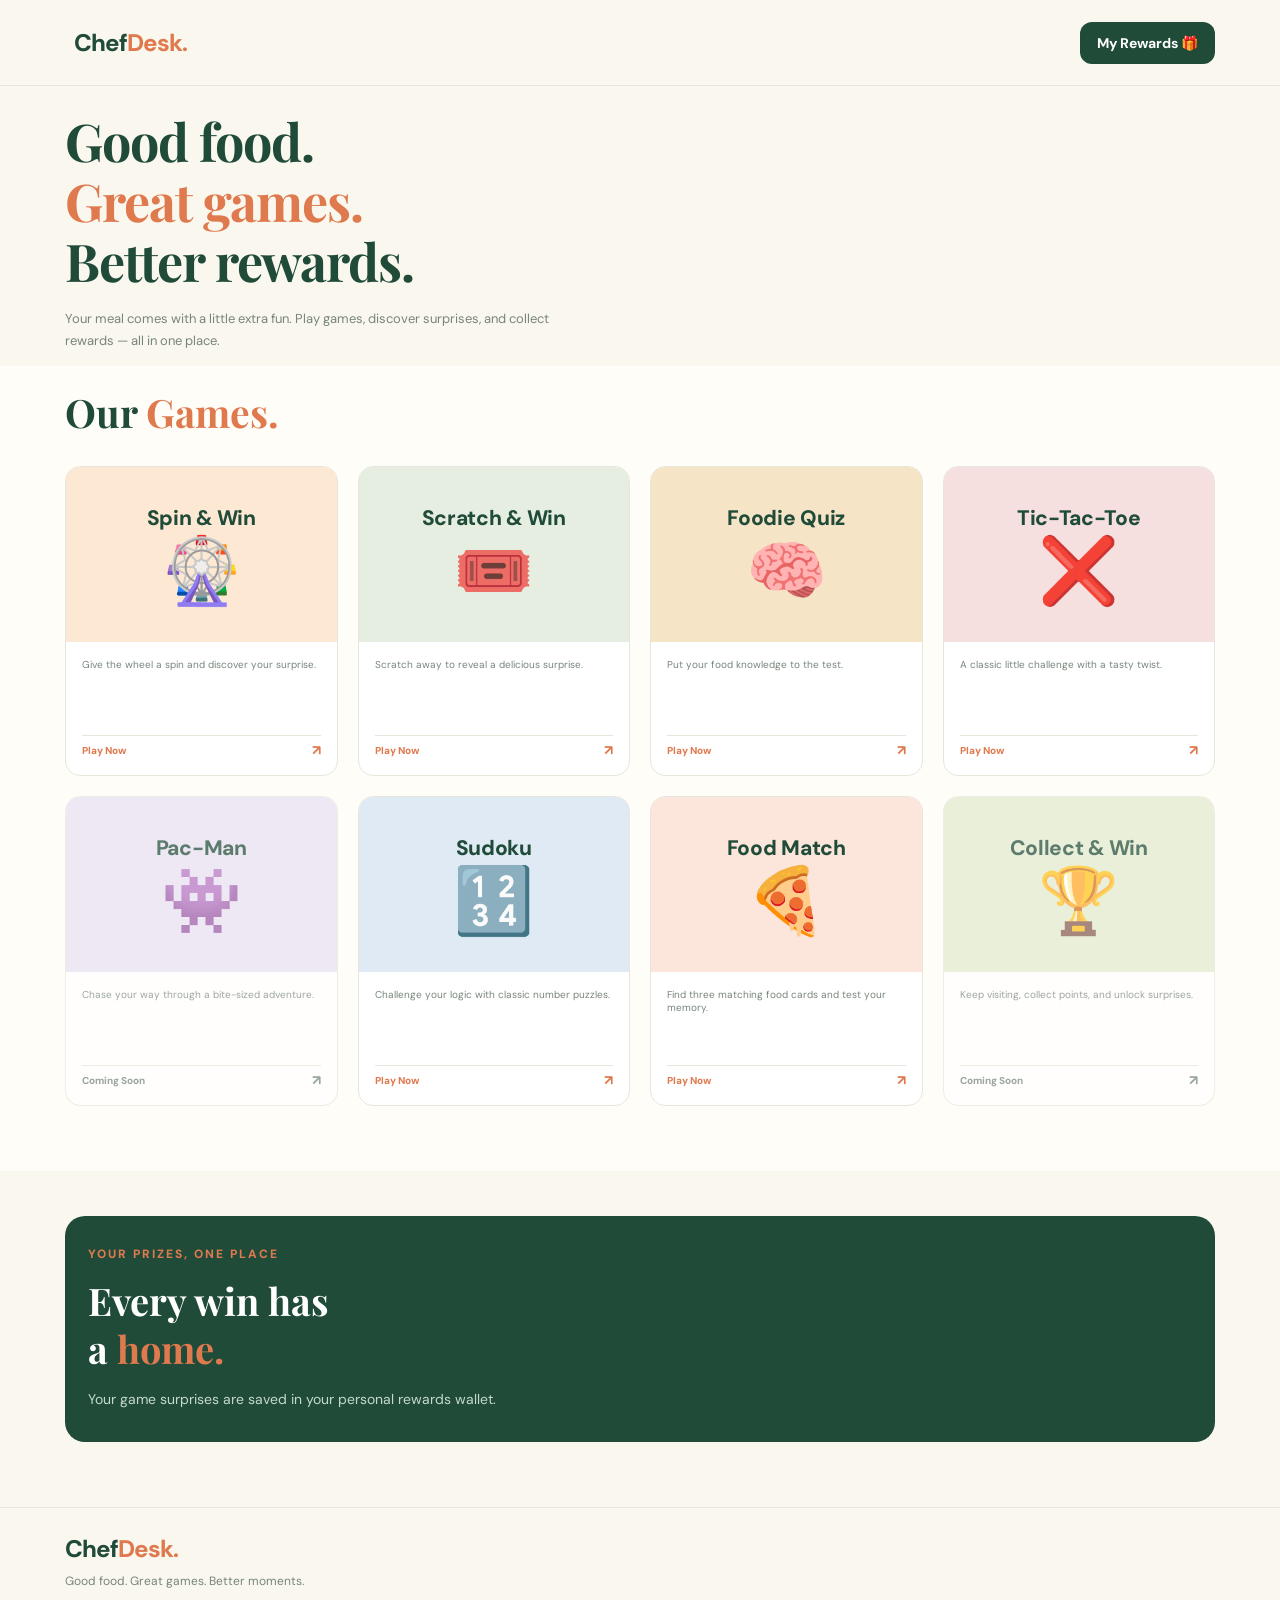
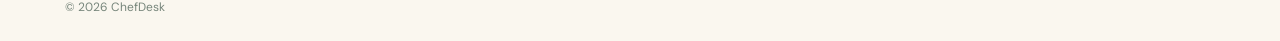
==== Dashboard/index.html @ 51fc8dcb "Initial commit - digital games" ====
<!DOCTYPE html>
<html lang="en">
<head>
  <meta charset="UTF-8">
  <meta name="viewport" content="width=device-width, initial-scale=1.0">
  <meta name="theme-color" content="#FAF7EF">
  <title>ChefDesk | Play. Win. Repeat.</title>
  <meta name="description" content="Play restaurant games, discover surprises and collect rewards with ChefDesk.">
  <link rel="stylesheet" href="style.css">
</head>

<body>
  <header class="header">
    <div class="container navbar">
      <a href="index.html" class="logo"><span class="logo-icon"></span>Chef<span>Desk</span><b>.</b></a>
      <nav class="nav-links" aria-label="Main navigation">
        <a href="../My Rewards/index.html" class="rewards-nav">My Rewards 🎁</a>
      </nav>
    </div>
  </header>

  <main>
    <section class="hero">
      <div class="container hero-content">
        <h1>Good food.<br><span>Great games.</span><br>Better rewards.</h1>
        <p class="hero-description">Your meal comes with a little extra fun. Play games, discover surprises, and collect rewards — all in one place.</p>
      </div>
    </section>

    <section id="games" class="games-section">
      <div class="container">
        <div class="section-heading">
          <div>
            <h2>Our <em>Games.</em></h2>
          </div>
        </div>

        <div class="games-grid">
          <a href="../spinthewheel/index.html" class="game-card spin">
            <div class="game-visual">
              <h3 class="game-title">Spin & Win</h3>
              <div class="game-emoji">🎡</div>
            </div>
            <div class="game-info">
              <p>Give the wheel a spin and discover your surprise.</p>
              <div class="game-action">Play Now <span>↗</span></div>
            </div>
          </a>

          <a href="../Scratch Card/index.html" class="game-card scratch">
            <div class="game-visual"><h3 class="game-title">Scratch & Win</h3>
              <div class="game-emoji">🎟️</div>
            </div>
            <div class="game-info">
              <p>Scratch away to reveal a delicious surprise.</p>
              <div class="game-action">Play Now <span>↗</span></div>
            </div>
          </a>

          <a href="../Foodie Quiz/index.html" class="game-card quiz">
            <div class="game-visual">
              <h3 class="game-title">Foodie Quiz</h3>
              <div class="game-emoji">🧠</div>
            </div>

            <div class="game-info">
              <p>Put your food knowledge to the test.</p>
              <div class="game-action">Play Now <span>↗</span></div>
            </div>
          </a>

          <a href="../Tic Tac Toe/index.html" class="game-card tictactoe">
            <div class="game-visual">
              <h3 class="game-title">Tic-Tac-Toe</h3>
              <div class="game-emoji">❌</div>
            </div>

            <div class="game-info">
              <p>A classic little challenge with a tasty twist.</p>
              <div class="game-action">Play Now <span>↗</span></div>
            </div>
          </a>

          <article class="game-card pacman coming-soon">
            <div class="game-visual">
              <h3 class="game-title">Pac-Man</h3>
              <div class="game-emoji">👾</div>
            </div>

            <div class="game-info">
              <p>Chase your way through a bite-sized adventure.</p>
              <div class="game-action">Coming Soon <span>↗</span></div>
            </div>
          </article>

          <article class="game-card sudoku">
            <div class="game-visual">
              <h3 class="game-title">Sudoku</h3>
              <div class="game-emoji">🔢</div>
            </div>

            <div class="game-info">
              <p>Challenge your logic with classic number puzzles.</p>
              <a href="../Sudoku/index.html" class="game-action">
                Play Now <span>↗</span>
              </a>
            </div>
          </article>

          <article class="game-card foodmatch">
            <div class="game-visual">
              <h3 class="game-title">Food Match</h3>
              <div class="game-emoji">🍕</div>
            </div>

            <div class="game-info">
              <p>Find three matching food cards and test your memory.</p>
              <a href="../Memory Match/index.html" class="game-action">
                Play Now <span>↗</span>
              </a>
            </div>
          </article>

          <article class="game-card collect coming-soon">
            <div class="game-visual">
              <h3 class="game-title">Collect & Win</h3>
              <div class="game-emoji">🏆</div>
            </div>

            <div class="game-info">
              <p>Keep visiting, collect points, and unlock surprises.</p>
              <div class="game-action">Coming Soon <span>↗</span></div>
            </div>
          </article>
        </div>
      </div>
    </section>

    <section class="rewards-section">
      <div class="container">
        <div class="rewards-banner">
          <div class="rewards-banner-content">
            <p class="section-eyebrow">YOUR PRIZES, ONE PLACE</p>
            <h2>Every win has<br> a <em>home.</em></h2>
            <p>Your game surprises are saved in your personal rewards wallet.</p>
          </div>
          <div class="rewards-illustration" aria-hidden="true">🎁</div>
        </div>
      </div>
    </section>

  </main>
  <footer class="footer">
    <div class="container footer-inner">
      <a href="index.html" class="logo">Chef<span>Desk</span><b>.</b></a>
      <p>Good food. Great games. Better moments.</p>
      <span> © <span id="year">2026</span> ChefDesk</span>
    </div>
  </footer>
  <script src="script.js"></script>
</body>
</html>
---- Dashboard/style.css ----
@import url('https://fonts.googleapis.com/css2?family=DM+Sans:wght@400;500;600;700;800&family=Playfair+Display:wght@600;700;800&display=swap');
:root {
  --cream: #faf7ef;
  --white: #fffdf8;
  --green: #204b39;
  --dark-green: #163b2c;
  --orange: #df794e;
  --muted: #77867b;
  --border: #e6e7dc;
  --font-body: 'DM Sans', sans-serif;
  --font-heading: 'Playfair Display', serif;
}
* {
  margin: 0;
  padding: 0;
  box-sizing: border-box;
}
html {
  scroll-behavior: smooth;
}
body {
  background: var(--cream);
  color: var(--green);
  font-family: var(--font-body);
  overflow-x: hidden;
}
a {
  color: inherit;
  text-decoration: none;
}
a, button {
  -webkit-tap-highlight-color: transparent;
}
.container {
  width: min(100% - 40px, 1150px);
  margin-inline: auto;
}
.header {
  position: relative;
  z-index: 20;
  background: rgba(250, 247, 239, 0.97);
  border-bottom: 1px solid var(--border);
}
.navbar {
  min-height: 85px;
  display: flex;
  align-items: center;
  justify-content: space-between;
  gap: 20px;
}
.logo {
  display: inline-flex;
  align-items: center;
  white-space: nowrap;
  font-size: 24px;
  font-weight: 800;
  letter-spacing: -1px;
}
.logo-icon {
  margin-right: 9px;
  color: var(--orange);
  font-size: 30px;
}
.logo > span:not(.logo-icon),
.logo b {
  color: var(--orange);
}
.nav-links {
  display: flex;
  align-items: center;
  gap: 12px;
}
.nav-links a {
  display: inline-flex;
  align-items: center;
  justify-content: center;
  padding: 12px 17px;
  border-radius: 12px;
  font-size: 14px;
  font-weight: 700;
  white-space: nowrap;
  transition: background 0.2s ease, color 0.2s ease;
}
.nav-links a:hover {
  color: var(--orange);
}
.nav-links .rewards-nav {
  background: var(--green);
  color: white;
}
.nav-links .rewards-nav:hover {
  background: var(--orange);
  color: white;
}
.hero {
  position: relative;
  overflow: hidden;
  padding: 50px 0 30px;
}
.hero-content {
  position: relative;
}
.hero-tag {
  display: inline-flex;
  align-items: center;
  gap: 9px;
  padding: 9px 14px;
  border: 1px solid #d8e4d7;
  border-radius: 100px;
  background: #edf3e9;
  font-size: 10px;
  font-weight: 800;
  letter-spacing: 1.5px;
}
.tag-dot {
  width: 7px;
  height: 7px;
  flex-shrink: 0;
  border-radius: 50%;
  background: var(--orange);
}
.hero h1 {
  max-width: 850px;
  margin: 30px 0 24px;
  font-family: var(--font-heading);
  font-size: clamp(49px, 7vw, 90px);
  line-height: 1.13;
  letter-spacing: -2.5px;
}
.hero h1 span {
  color: var(--orange);
}
.hero-description {
  max-width: 530px;
  color: var(--muted);
  font-size: 16px;
  line-height: 1.85;
}
.hero-actions {
  display: flex;
  align-items: center;
  flex-wrap: wrap;
  gap: 14px;
  margin-top: 30px;
}
.primary-btn, .secondary-btn {
  display: inline-flex;
  align-items: center;
  justify-content: center;
  gap: 18px;
  padding: 15px 22px;
  border-radius: 12px;
  font-size: 14px;
  font-weight: 800;
  transition: background 0.2s ease, color 0.2s ease;
}
.primary-btn {
  background: var(--green);
  color: white;
}
.primary-btn:hover {
  background: var(--orange);
}
.secondary-btn {
  border: 1px solid #cbd9cd;
  background: white;
}
.secondary-btn:hover {
  background: #eaf0e8;
}
.hero-decoration {
  position: absolute;
  top: 10px;
  right: 0;
  display: flex;
  flex-direction: column;
  gap: 20px;
  color: var(--orange);
  opacity: 0.2;
  font-size: 100px;
  transform: rotate(15deg);
  pointer-events: none;
}
.games-section {
  padding: 30px 0 80px;
  background: var(--white);
  scroll-margin-top: 25px;
}
.section-heading {
  display: flex;
  align-items: flex-end;
  justify-content: space-between;
  gap: 30px;
  margin-bottom: 40px;
}
.section-eyebrow {
  color: var(--orange);
  font-size: 12px;
  font-weight: 800;
  letter-spacing: 2px;
}
.section-heading h2, .rewards-banner h2 {
  margin-top: 10px;
  font-family: var(--font-heading);
  font-size: clamp(38px, 5vw, 57px);
}
.section-heading h2 em,
.rewards-banner h2 em {
  color: var(--orange);
  font-style: normal;
}
.section-description {
  max-width: 300px;
  color: var(--muted);
  font-size: 13px;
  line-height: 1.8;
}
.games-grid {
  display: grid;
  grid-template-columns: repeat(4, minmax(0, 1fr));
  gap: 22px;
}
.game-card {
  display: flex;
  flex-direction: column;
  min-width: 0;
  overflow: hidden;
  border: 1px solid var(--border);
  border-radius: 18px;
  background: white;
  transition: transform 0.25s ease, box-shadow 0.25s ease;
}
a.game-card:hover {
  transform: translateY(-5px);
  box-shadow: 0 14px 30px rgba(24, 62, 40, 0.12);
}
.game-visual {
  position: relative;
  display: flex;
  flex-direction: column;
  align-items: center;
  justify-content: center;
  gap: 14px;
  min-height: 180px;
  padding: 18px;
  overflow: hidden;
}
.game-title {
  font-family: var(--font-body);
  font-size: 19px;
  font-weight: 800;
  letter-spacing: -0.5px;
  line-height: 1.2;
  color: var(--green);
  text-align: center;
}
.game-emoji {
  font-size: 62px;
  line-height: 1.1;
  transition: transform 0.25s ease;
}
a.game-card:hover .game-emoji {
  transform: scale(1.12) rotate(-5deg);
}
.game-spark {
  position: absolute;
  right: 17px;
  bottom: 12px;
  font-size: 24px;
  opacity: 0.5;
}
.spin .game-visual {
  background: #fce8d3;
}
.scratch .game-visual {
  background: #e6eee1;
}
.quiz .game-visual {
  background: #f5e4c6;
}
.tictactoe .game-visual {
  background: #f5e0df;
}
.pacman .game-visual {
  background: #e8e1f5;
}
.sudoku .game-visual {
  background: #dfeaf5;
}
.foodmatch .game-visual {
  background: #fce5da;
}
.collect .game-visual {
  background: #e3ebcf;
}
.game-info {
  display: flex;
  flex: 1;
  flex-direction: column;
  padding: 18px;
  min-height: 0;
}
.game-info p {
  flex: 1;
  color: var(--muted);
  font-size: 12px;
  line-height: 1.6;
}
.game-action {
  display: flex;
  align-items: center;
  justify-content: space-between;
  margin-top: 14px;
  padding-top: 12px;
  border-top: 1px solid var(--border);
  color: var(--orange);
  font-size: 12px;
  font-weight: 800;
}
.game-action span {
  font-size: 19px;
}
.coming-soon {
  opacity: 0.72;
  cursor: default;
}
.coming-soon .game-action {
  color: var(--muted);
}
.rewards-section {
  padding: 70px 0 100px;
}
.rewards-banner {
  display: flex;
  align-items: center;
  justify-content: space-between;
  gap: 25px;
  overflow: hidden;
  padding: 65px;
  border-radius: 28px;
  background: var(--green);
}
.rewards-banner-content {
  max-width: 560px;
}
.rewards-banner h2 {
  margin: 15px 0;
  color: white;
  line-height: 1.25;
}
.rewards-banner-content > p:not(.section-eyebrow) {
  color: #c5d9ca;
  font-size: 14px;
  line-height: 1.8;
}
.rewards-illustration {
  font-size: clamp(90px, 15vw, 180px);
  transform: rotate(-12deg);
}
.footer {
  padding: 25px 0;
  border-top: 1px solid var(--border);
  background: var(--cream);
}
.footer-inner {
  display: flex;
  flex-direction: column;
  align-items: flex-start;
  justify-content: flex-start;
  gap: 8px;
  text-align: left;
}
.footer-inner p,
.footer-inner > span {
  color: var(--muted);
  font-size: 12px;
  line-height: 1.5;
}
@media (max-width: 768px) {
  .footer {
    padding: 20px 0;
  }
  .footer-inner {
    align-items: flex-start;
    text-align: left;
  }
}
@media (max-width: 768px) {
  .container {
    width: min(100% - 28px, 1150px);
  }
  .navbar {
    min-height: 70px;
    display: flex;
    flex-direction: row;
    align-items: center;
    justify-content: space-between;
    gap: 10px;
    padding: 12px 0;
  }
  .navbar > .logo {
    flex-shrink: 0;
    align-self: center;
    font-size: 23px;
  }
  .nav-links {
    display: flex;
    align-items: center;
    justify-content: flex-end;
    width: auto;
    gap: 0;
  }
  .nav-links a {
    display: inline-flex;
    align-items: center;
    justify-content: center;
    width: auto;
    padding: 11px 14px;
    border-radius: 12px;
    font-size: 12px;
    font-weight: 700;
    white-space: nowrap;
  }
  .nav-links .rewards-nav {
    background: var(--green);
    border: 1px solid var(--green);
    color: white;
  }
}
  .hero {
    padding: 10px 0 15px;
  }
  .hero h1 {
    margin: 15px 0 18px;
    font-size: clamp(37px, 8.5vw, 52px);
    line-height: 1.15;
    letter-spacing: -1px;
  }
  .hero-description {
    font-size: 13px;
    line-height: 1.65;
  }
  .hero-actions,
  .hero-decoration {
    display: none;
  }
  .games-section {
    padding: 15px 0 65px;
  }
  .section-heading {
    display: block;
    margin-bottom: 28px;
  }
  .section-heading h2 {
    margin-top: 5px;
    font-size: 39px;
  }
  .section-description {
    margin-top: 12px;
  }
  .games-grid {
    grid-template-columns: repeat(2, minmax(0, 1fr));
    gap: 12px;
  }
  .game-card {
    aspect-ratio: 1 / 1;
    min-height: 0;
    border-radius: 15px;
  }
  .game-visual {
    flex: 0 0 55%;
    height: 55%;
    min-height: 0;
    padding: 10px;
    gap: 8px;
  }
  .game-title {
    font-size: clamp(13px, 3.5vw, 17px);
    letter-spacing: -0.3px;
  }
  .game-emoji {
    font-size: clamp(31px, 8vw, 43px);
  }
  .game-spark {
    right: 9px;
    bottom: 5px;
    font-size: 17px;
  }
  .game-info {
    min-height: 0;
    padding: 9px 10px;
    overflow: hidden;
  }
  .game-info p {
    display: -webkit-box;
    -webkit-box-orient: vertical;
    -webkit-line-clamp: 2;
    overflow: hidden;
    font-size: 10px;
    line-height: 1.3;
  }
  .game-action {
    margin-top: auto;
    padding-top: 5px;
    font-size: 10px;
  }
  .game-action span {
    font-size: 14px;
  }
  .rewards-section {
    padding: 45px 0 65px;
  }
  .rewards-banner {
    padding: 30px 23px;
    border-radius: 20px;
  }
  .rewards-banner h2 {
    font-size: 38px;
  }
  .rewards-illustration {
    display: none;
  }
  .footer-inner {
    flex-direction: column;
    align-items: flex-start;
  }
@media (max-width: 360px) {
  .navbar {
    gap: 6px;
  }
  .navbar > .logo {
    font-size: 20px;
  }
  .nav-links .rewards-nav {
    padding: 10px 9px;
    font-size: 11px;
  }
  .game-visual {
    padding: 7px;
    gap: 5px;
  }
  .game-title {
    font-family: var(--font-body);
    font-size: 23px;
    font-weight: 800;
    letter-spacing: -0.5px;
    line-height: 1.2;
    color: var(--green);
    text-align: center;
  }
  .game-emoji {
    font-size: 100px;
    line-height: 4.1;
    transition: transform 0.25s ease;
  }
  .game-info {
    padding: 7px;
  }
  .game-info p,
  .game-action {
    font-size: 9px;
  }
}
@media (max-width: 768px) {
  .game-card {
    aspect-ratio: auto;
    min-height: 235px;
    height: auto;
  }
  .game-visual {
    flex: 0 0 auto;
    height: 125px;
    min-height: 125px;
    padding: 10px 6px;
    gap: 7px;
    overflow: hidden;
    justify-content: center;
  }
  .game-title {
    display: block;
    position: relative;
    flex-shrink: 0;
    font-size: clamp(14px, 4vw, 17px);
    line-height: 1.2;
    font-weight: 800;
    text-align: center;
    z-index: 1;
  }
  .game-emoji {
    flex-shrink: 0;
    font-size: clamp(40px, 11vw, 50px);
    line-height: 1;
  }
  .game-info {
    flex: 1;
    min-height: 0;
    padding: 10px;
  }
  .game-info p {
    font-size: 10px;
    line-height: 1.4;
  }
  .game-action {
    margin-top: auto;
    padding-top: 8px;
  }
}
@media (max-width: 360px) {
  .game-card {
    min-height: 220px;
  }
  .game-visual {
    height: 115px;
    min-height: 115px;
  }
  .game-title {
    font-size: 14px;
  }
  .game-emoji {
    font-size: 40px;
  }
}
@media (min-width: 1200px) {
  .games-grid {
    grid-template-columns: repeat(4, minmax(0, 1fr));
    gap: 20px;
  }
  .game-card {
    height: auto;
    min-height: 310px;
    aspect-ratio: auto;
  }
  .game-visual {
    height: 175px;
    min-height: 175px;
    flex: 0 0 auto;
  }
  .game-emoji {
    font-size: 65px;
    line-height: 1;
  }
  .game-title {
    font-size: 21px;
  }
  .game-info {
    padding: 16px;
  }
}
@media (min-width: 769px) and (max-width: 1199px) {
  .games-grid {
    grid-template-columns: repeat(3, minmax(0, 1fr));
    gap: 16px;
  }
  .game-card {
    height: auto;
    min-height: 290px;
    aspect-ratio: auto;
  }
  .game-visual {
    height: 165px;
    min-height: 165px;
    flex: 0 0 auto;
    padding: 15px;
    gap: 10px;
  }
  .game-title {
    font-size: 19px;
  }
  .game-emoji {
    font-size: 58px;
    line-height: 1;
  }
  .game-info {
    padding: 14px;
  }
  .game-info p {
    font-size: 12px;
    line-height: 1.5;
  }
  .game-action {
    margin-top: 12px;
    padding-top: 10px;
  }
  .rewards-banner {
    padding: 45px;
  }
}
@media (max-width: 768px) {
  .games-grid {
    grid-template-columns: repeat(2, minmax(0, 1fr));
    gap: 12px;
  }
  .game-card {
    height: auto;
    min-height: 235px;
    aspect-ratio: auto;
  }
  .game-visual {
    height: 125px;
    min-height: 125px;
    flex: 0 0 auto;
    padding: 10px 6px;
    gap: 7px;
  }
  .game-title {
    font-size: clamp(14px, 4vw, 17px);
    line-height: 1.2;
  }
  .game-emoji {
    font-size: clamp(40px, 11vw, 50px);
    line-height: 1;
  }
  .game-info {
    padding: 10px;
  }
  .game-info p {
    font-size: 10px;
    line-height: 1.4;
  }
  .game-action {
    margin-top: auto;
    padding-top: 8px;
  }
}
@media (max-width: 360px) {
  .game-card {
    min-height: 220px;
  }
  .game-visual {
    height: 115px;
    min-height: 115px;
  }
  .game-title {
    font-size: 14px;
  }
  .game-emoji {
    font-size: 40px;
  }
}
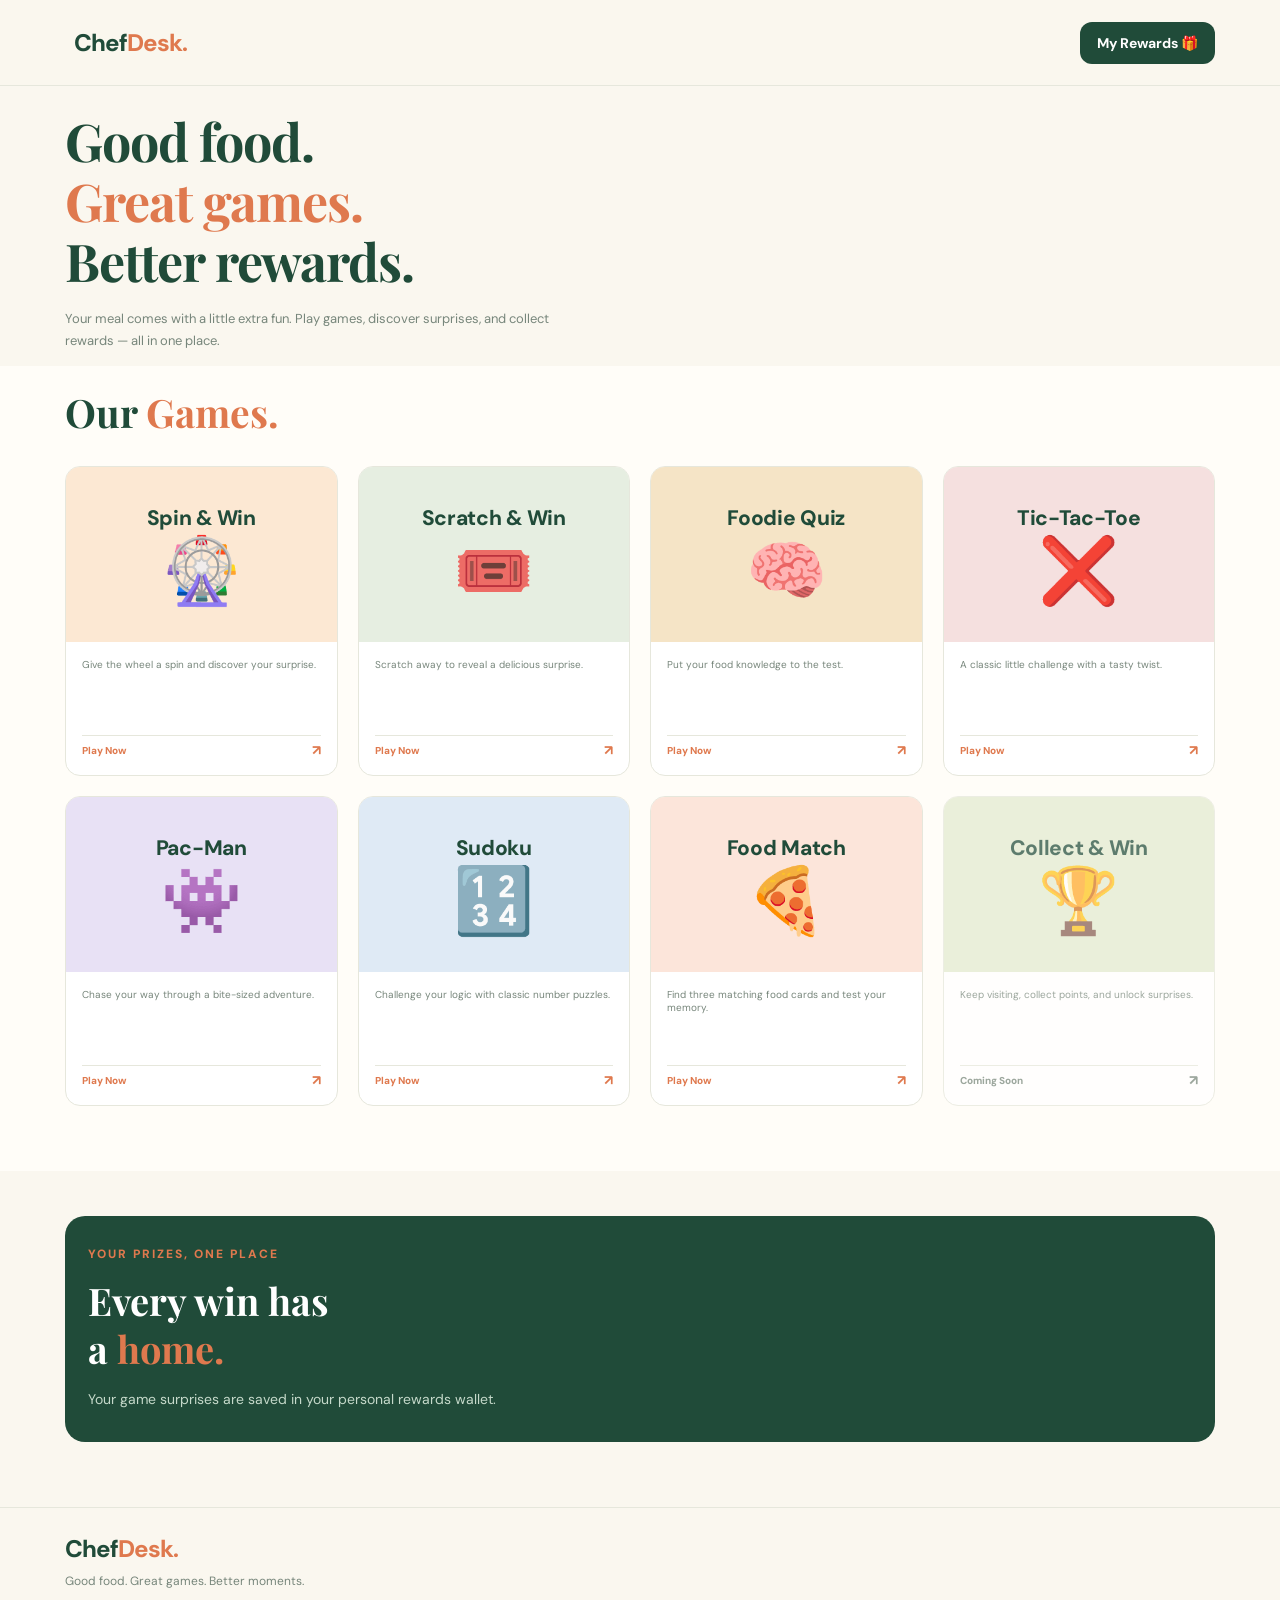
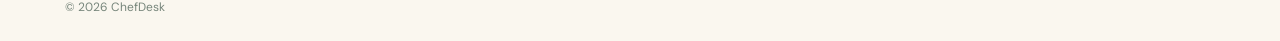
==== commit ea6a4874: "Add playable Pac-Man game" ====
--- a/Dashboard/index.html
+++ b/Dashboard/index.html
@@ -81,17 +81,16 @@
             </div>
           </a>
 
-          <article class="game-card pacman coming-soon">
+          <a href="../Pac Man/index.html" class="game-card pacman">
             <div class="game-visual">
               <h3 class="game-title">Pac-Man</h3>
               <div class="game-emoji">👾</div>
             </div>
-
             <div class="game-info">
               <p>Chase your way through a bite-sized adventure.</p>
-              <div class="game-action">Coming Soon <span>↗</span></div>
+              <div class="game-action">Play Now <span>↗</span></div>
             </div>
-          </article>
+          </a>
 
           <article class="game-card sudoku">
             <div class="game-visual">
--- a/Dashboard/style.css
+++ b/Dashboard/style.css
@@ -495,6 +495,7 @@
     display: -webkit-box;
     -webkit-box-orient: vertical;
     -webkit-line-clamp: 2;
+    line-clamp: 3;
     overflow: hidden;
     font-size: 10px;
     line-height: 1.3;
@@ -736,4 +737,13 @@
   .game-emoji {
     font-size: 40px;
   }
-}+}
+
+.game-card {
+  transition: transform 0.3s ease, box-shadow 0.3s ease;
+}
+
+.game-card:hover {
+  transform: translateY(-8px);
+  box-shadow: 0 18px 35px rgba(32, 75, 57, 0.12);
+}
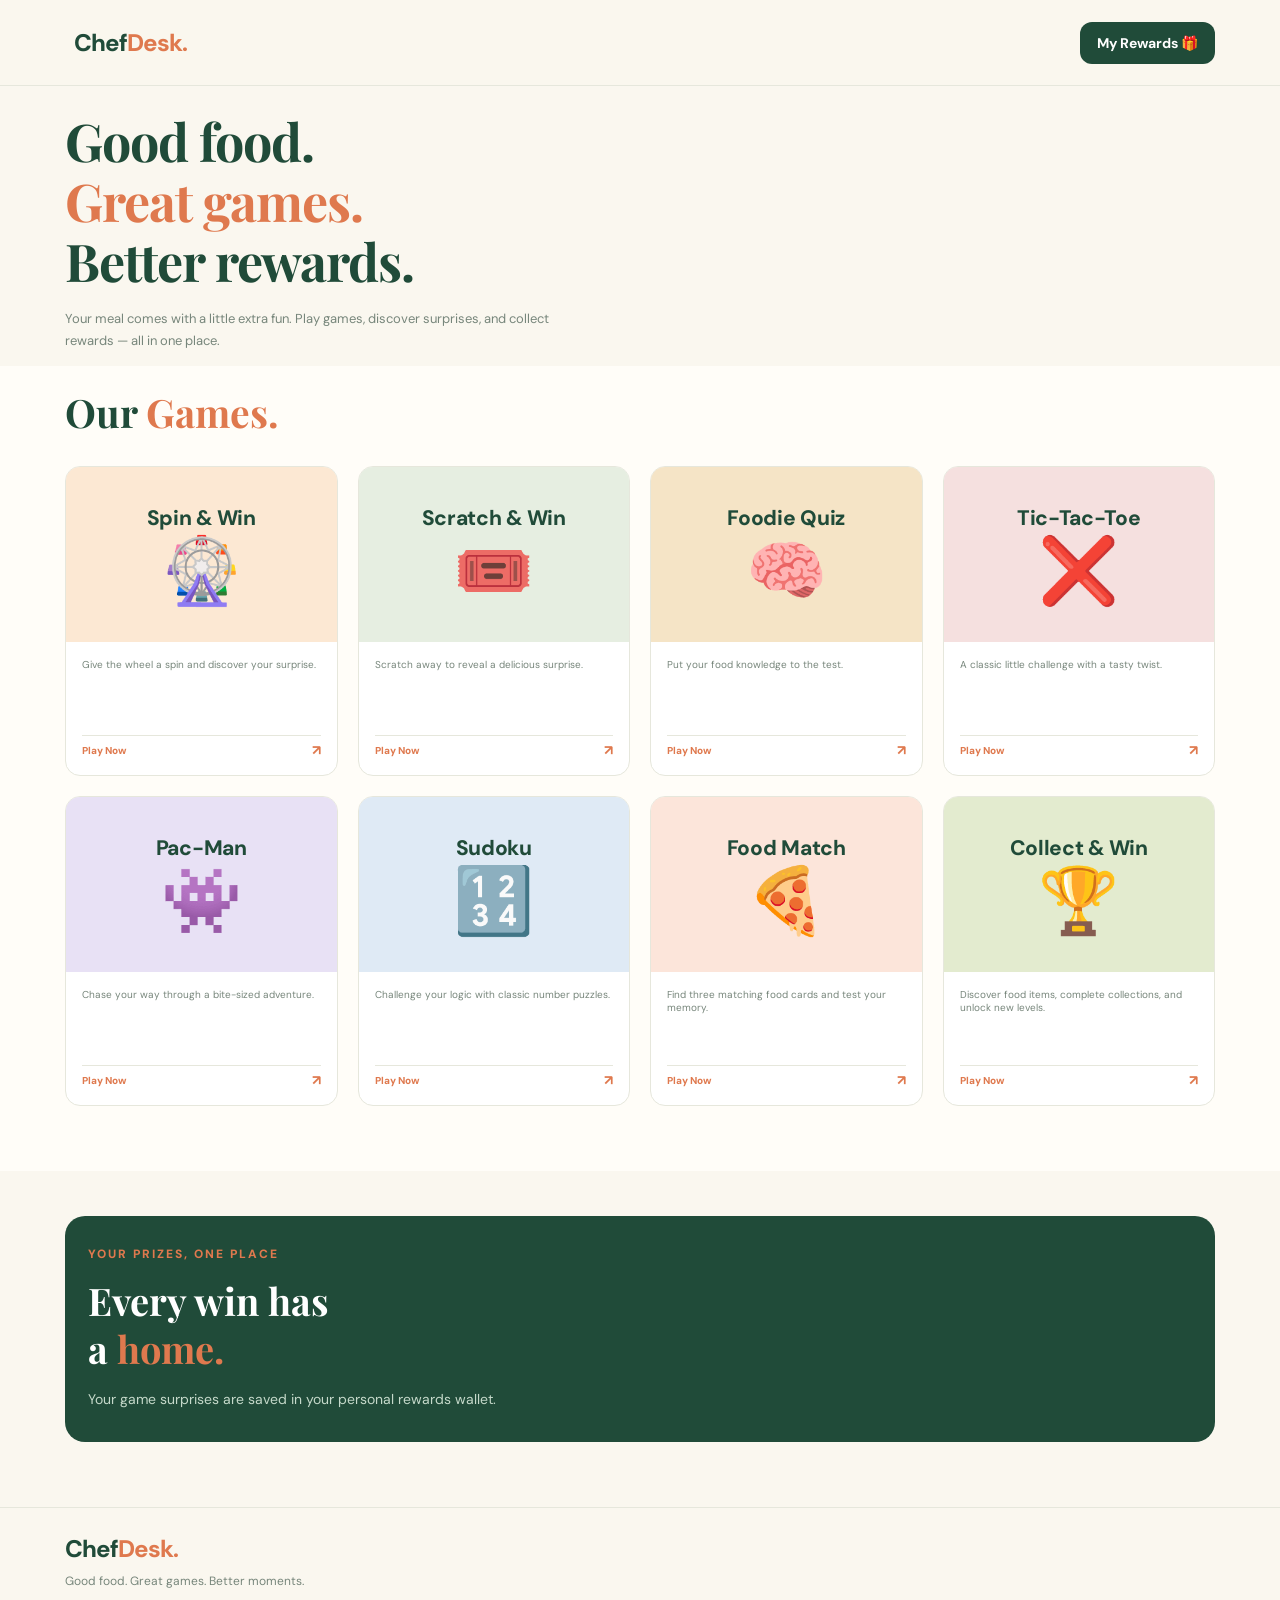
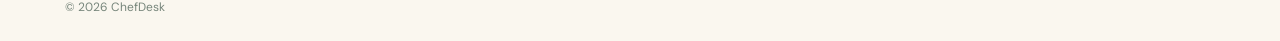
==== commit 7d1c57e7: "Remove collection reset option" ====
--- a/Dashboard/index.html
+++ b/Dashboard/index.html
@@ -119,18 +119,21 @@
               </a>
             </div>
           </article>
-
-          <article class="game-card collect coming-soon">
+            
+          <a href="../Collect & Win/index.html" class="game-card collect">
             <div class="game-visual">
               <h3 class="game-title">Collect & Win</h3>
               <div class="game-emoji">🏆</div>
             </div>
 
             <div class="game-info">
-              <p>Keep visiting, collect points, and unlock surprises.</p>
-              <div class="game-action">Coming Soon <span>↗</span></div>
+              <p>Discover food items, complete collections, and unlock new levels.</p>
+              <div class="game-action">
+                Play Now <span>↗</span>
+              </div>
             </div>
-          </article>
+          </a>
+
         </div>
       </div>
     </section>
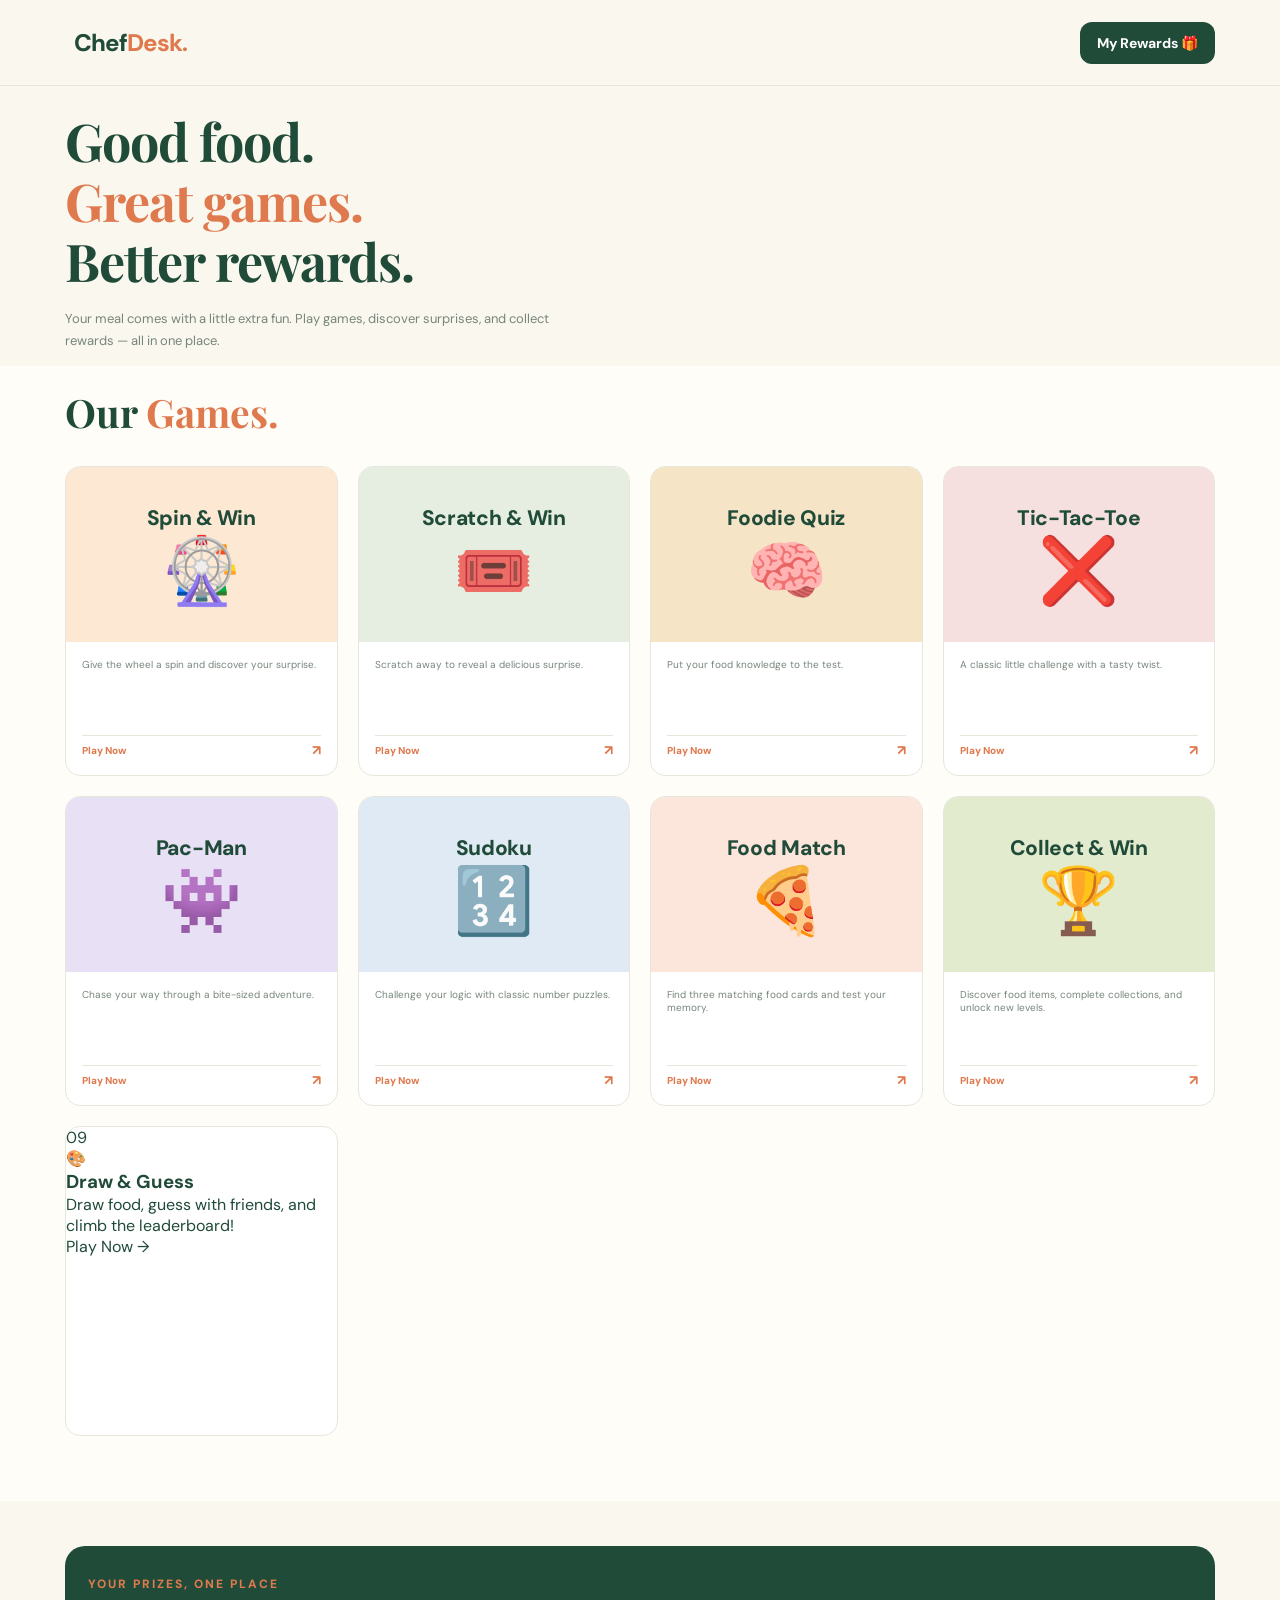
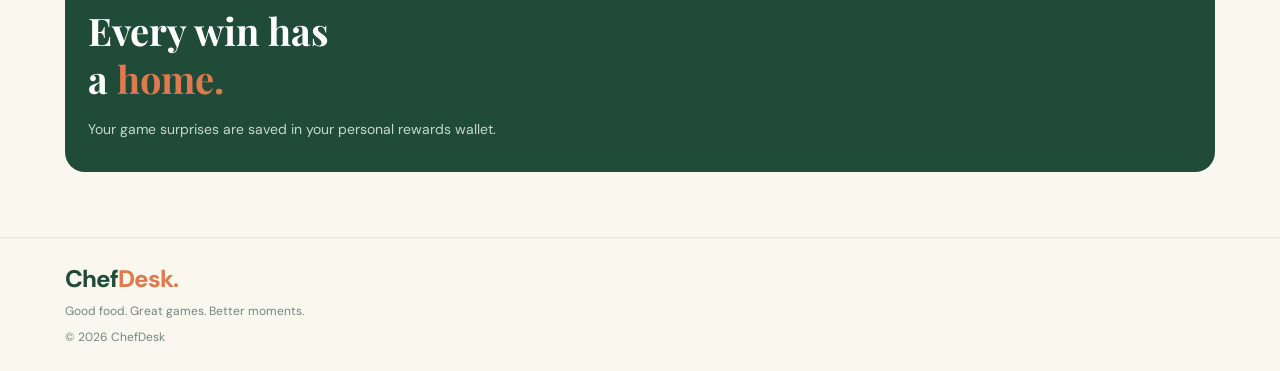
==== commit 155554b6: "Add Draw and Guess multiplayer game to dashboard" ====
--- a/Dashboard/index.html
+++ b/Dashboard/index.html
@@ -133,7 +133,13 @@
               </div>
             </div>
           </a>
-
+          <a href="../Draw & Guess/index.html" class="game-card">
+            <div class="game-number">09</div>
+            <div class="game-icon">🎨</div>
+            <h3>Draw & Guess</h3>
+            <p>Draw food, guess with friends, and climb the leaderboard!</p>
+            <span class="game-link">Play Now →</span>
+          </a>
         </div>
       </div>
     </section>
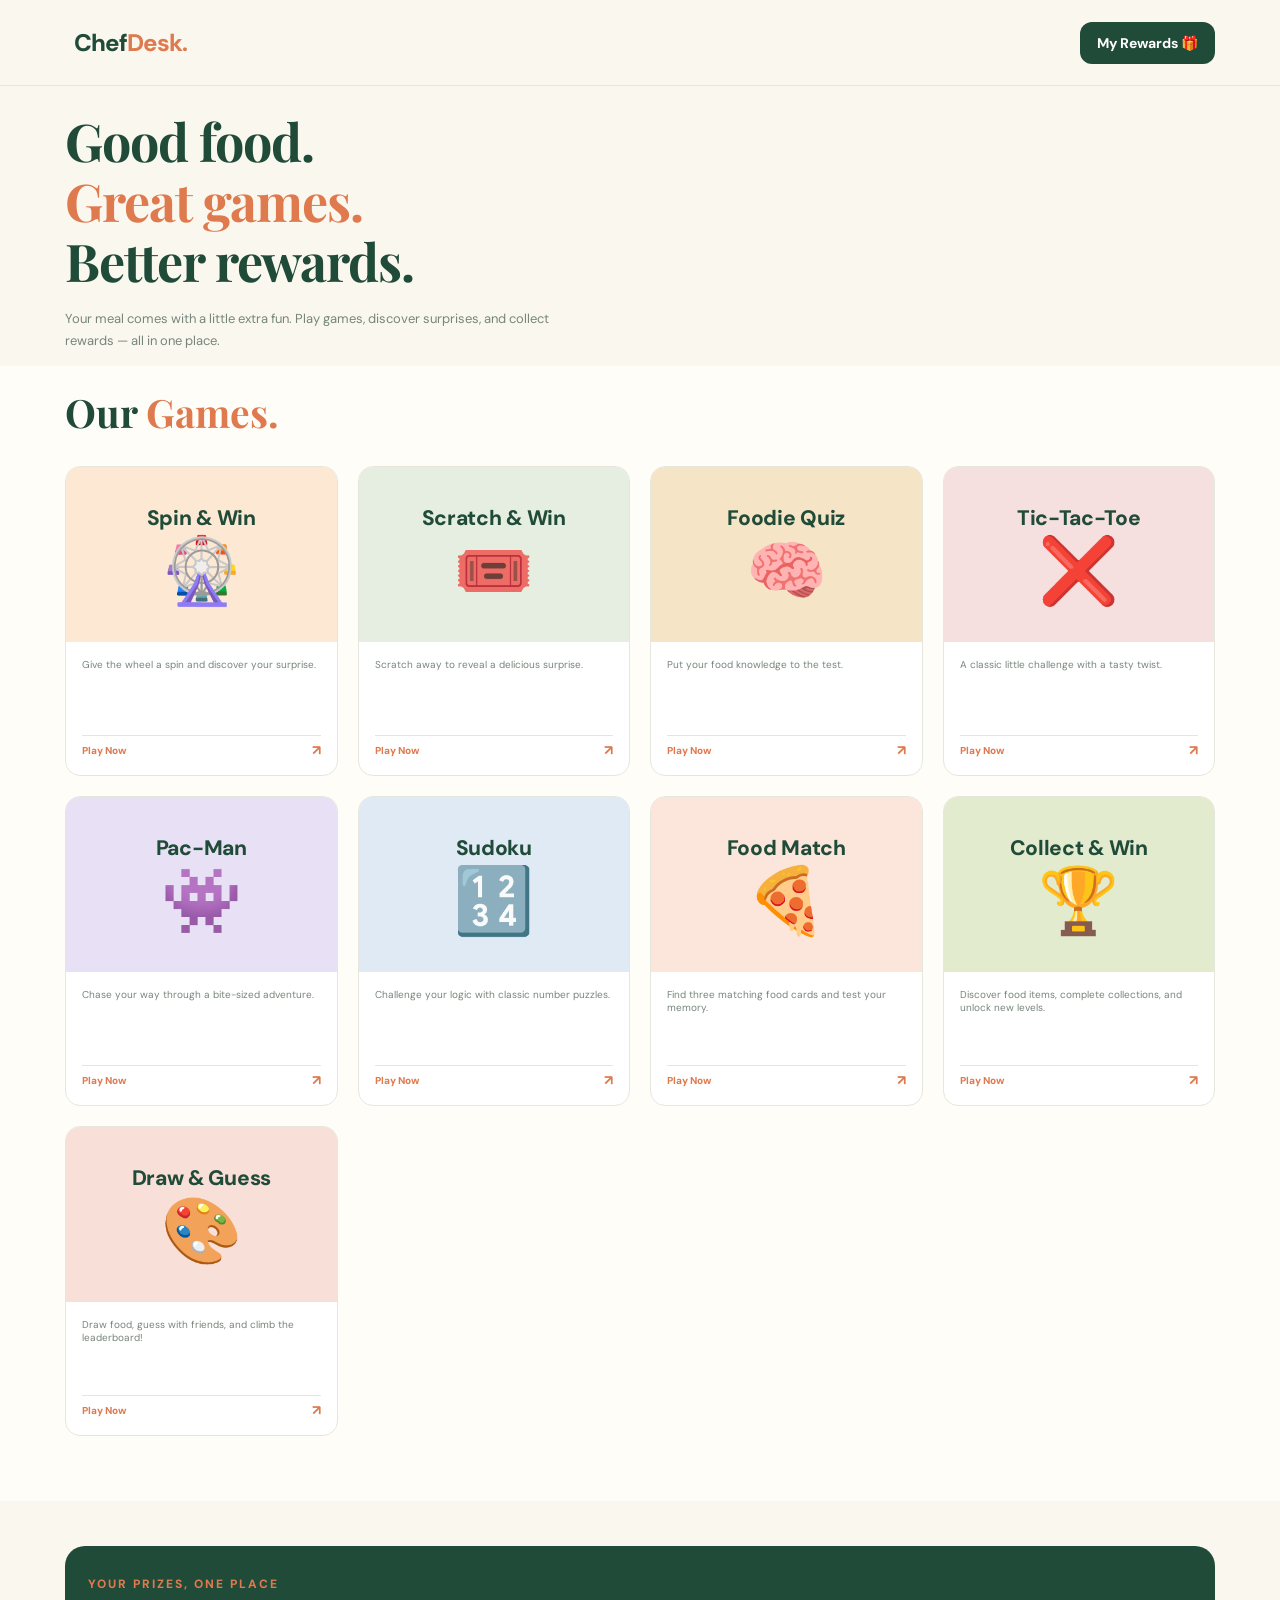
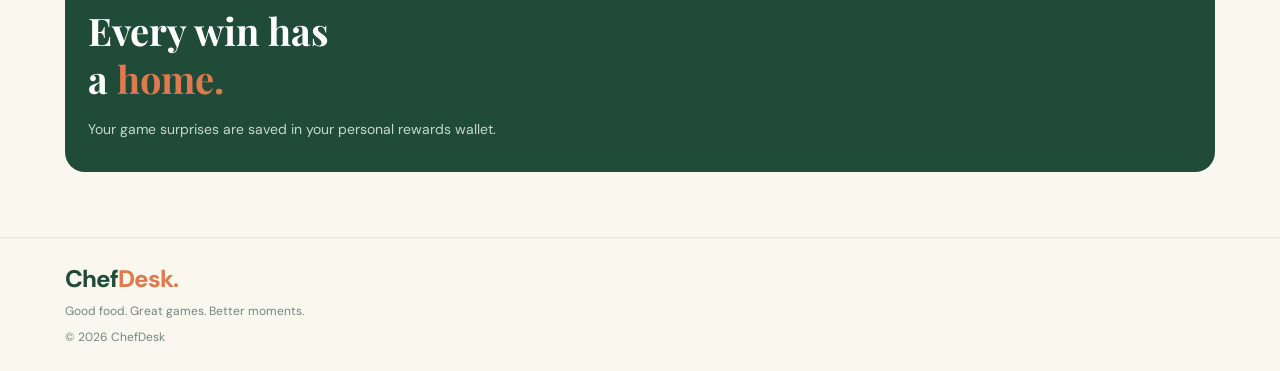
==== commit b9b4d51f: "changed few styles" ====
--- a/Dashboard/index.html
+++ b/Dashboard/index.html
@@ -133,13 +133,21 @@
               </div>
             </div>
           </a>
-          <a href="../Draw & Guess/index.html" class="game-card">
-            <div class="game-number">09</div>
-            <div class="game-icon">🎨</div>
-            <h3>Draw & Guess</h3>
-            <p>Draw food, guess with friends, and climb the leaderboard!</p>
-            <span class="game-link">Play Now →</span>
+          
+          <a href="../Draw%20%26%20Guess/index.html" class="game-card drawguess">
+            <div class="game-visual">
+              <h3 class="game-title">Draw &amp; Guess</h3>
+              <div class="game-emoji">🎨</div>
+            </div>
+
+            <div class="game-info">
+              <p>Draw food, guess with friends, and climb the leaderboard!</p>
+              <div class="game-action">
+                Play Now <span>↗</span>
+              </div>
+            </div>
           </a>
+
         </div>
       </div>
     </section>
--- a/Dashboard/style.css
+++ b/Dashboard/style.css
@@ -747,3 +747,7 @@
   transform: translateY(-8px);
   box-shadow: 0 18px 35px rgba(32, 75, 57, 0.12);
 }
+
+.game-card.drawguess .game-visual {
+  background: #f8dfd7;
+}
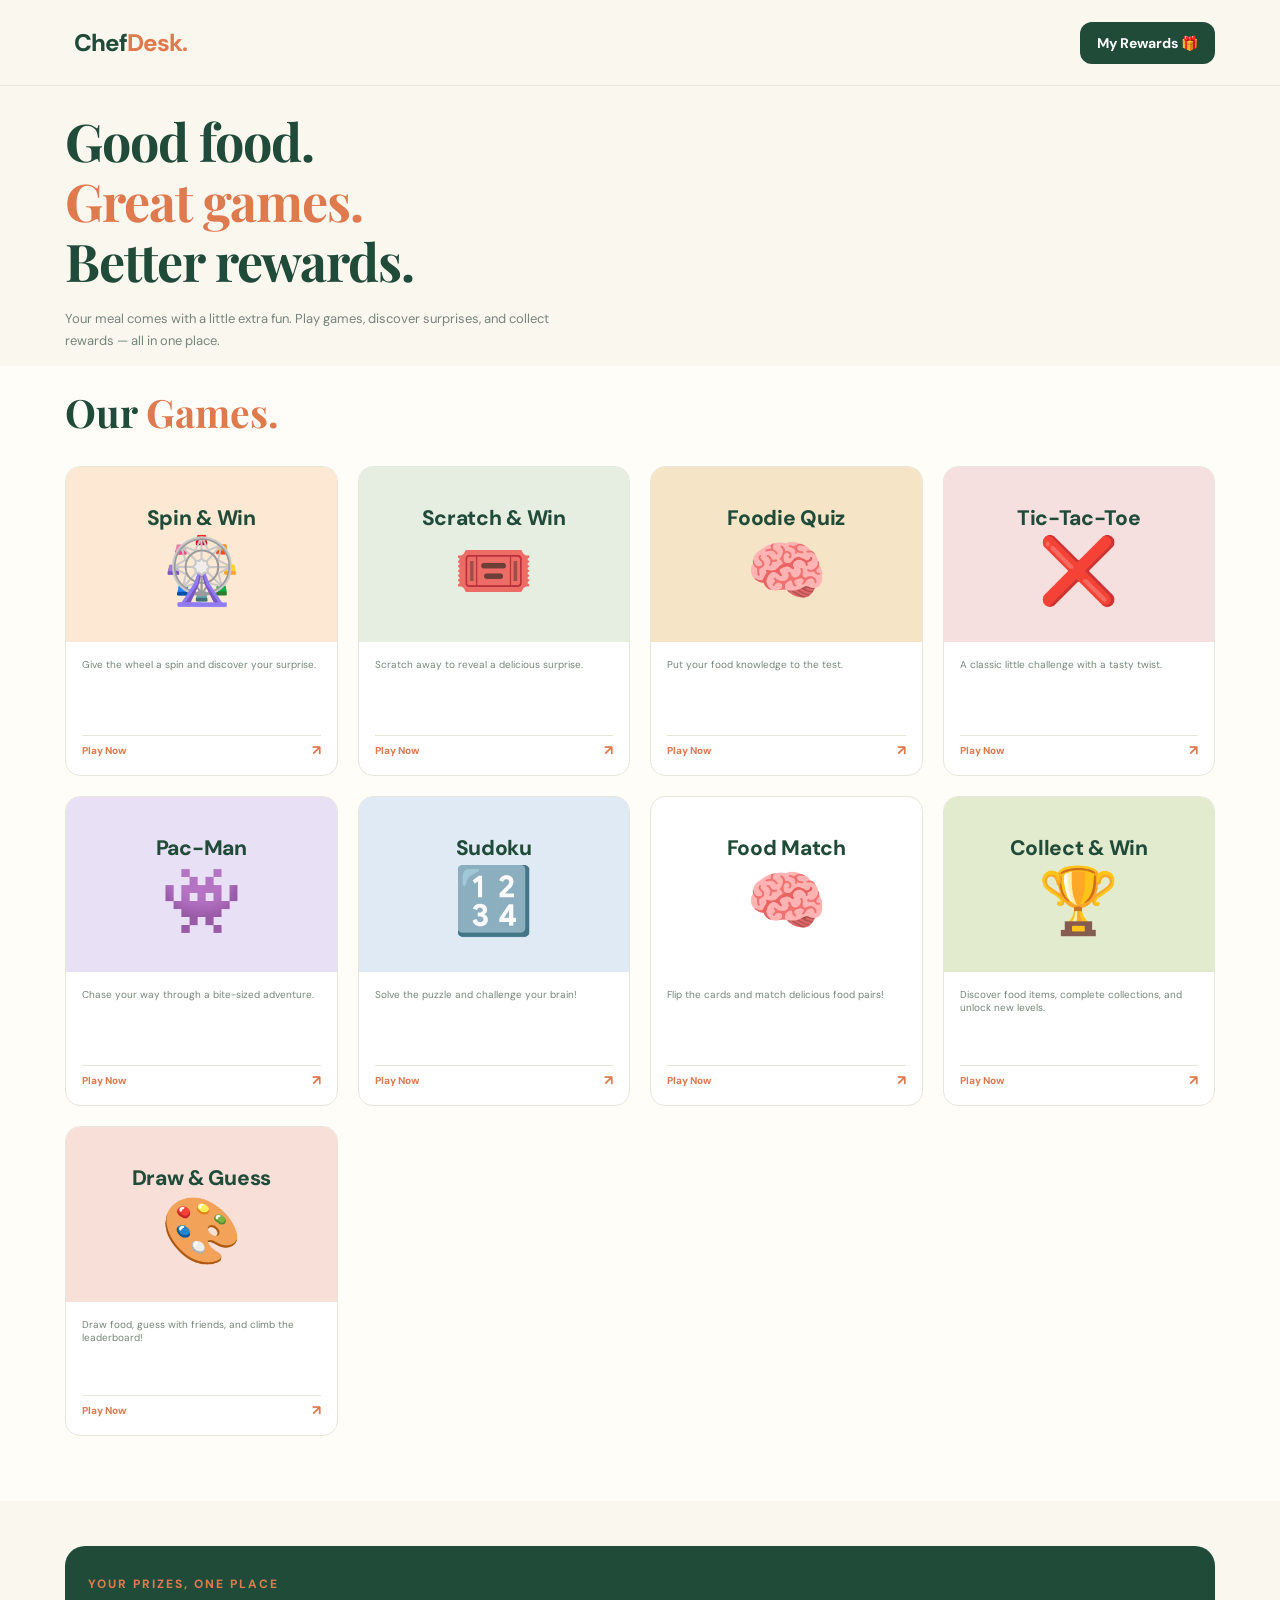
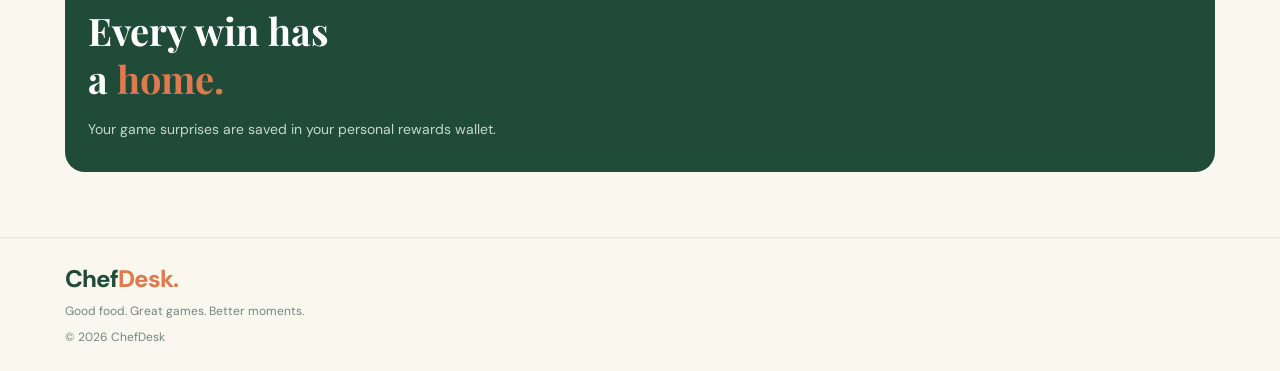
==== commit 7e4a1ad8: "fixed card" ====
--- a/Dashboard/index.html
+++ b/Dashboard/index.html
@@ -92,34 +92,28 @@
             </div>
           </a>
 
-          <article class="game-card sudoku">
+          <a href="../Sudoku/index.html" class="game-card sudoku">
             <div class="game-visual">
               <h3 class="game-title">Sudoku</h3>
               <div class="game-emoji">🔢</div>
             </div>
+            <div class="game-info">
+              <p>Solve the puzzle and challenge your brain!</p>
+              <div class="game-action">Play Now <span>↗</span></div>
+            </div>
+          </a>
 
-            <div class="game-info">
-              <p>Challenge your logic with classic number puzzles.</p>
-              <a href="../Sudoku/index.html" class="game-action">
-                Play Now <span>↗</span>
-              </a>
-            </div>
-          </article>
-
-          <article class="game-card foodmatch">
+          <a href="../Memory%20Match/index.html" class="game-card memory">
             <div class="game-visual">
               <h3 class="game-title">Food Match</h3>
-              <div class="game-emoji">🍕</div>
+              <div class="game-emoji">🧠</div>
             </div>
-
             <div class="game-info">
-              <p>Find three matching food cards and test your memory.</p>
-              <a href="../Memory Match/index.html" class="game-action">
-                Play Now <span>↗</span>
-              </a>
+              <p>Flip the cards and match delicious food pairs!</p>
+              <div class="game-action">Play Now <span>↗</span></div>
             </div>
-          </article>
-            
+          </a>     
+          
           <a href="../Collect & Win/index.html" class="game-card collect">
             <div class="game-visual">
               <h3 class="game-title">Collect & Win</h3>
